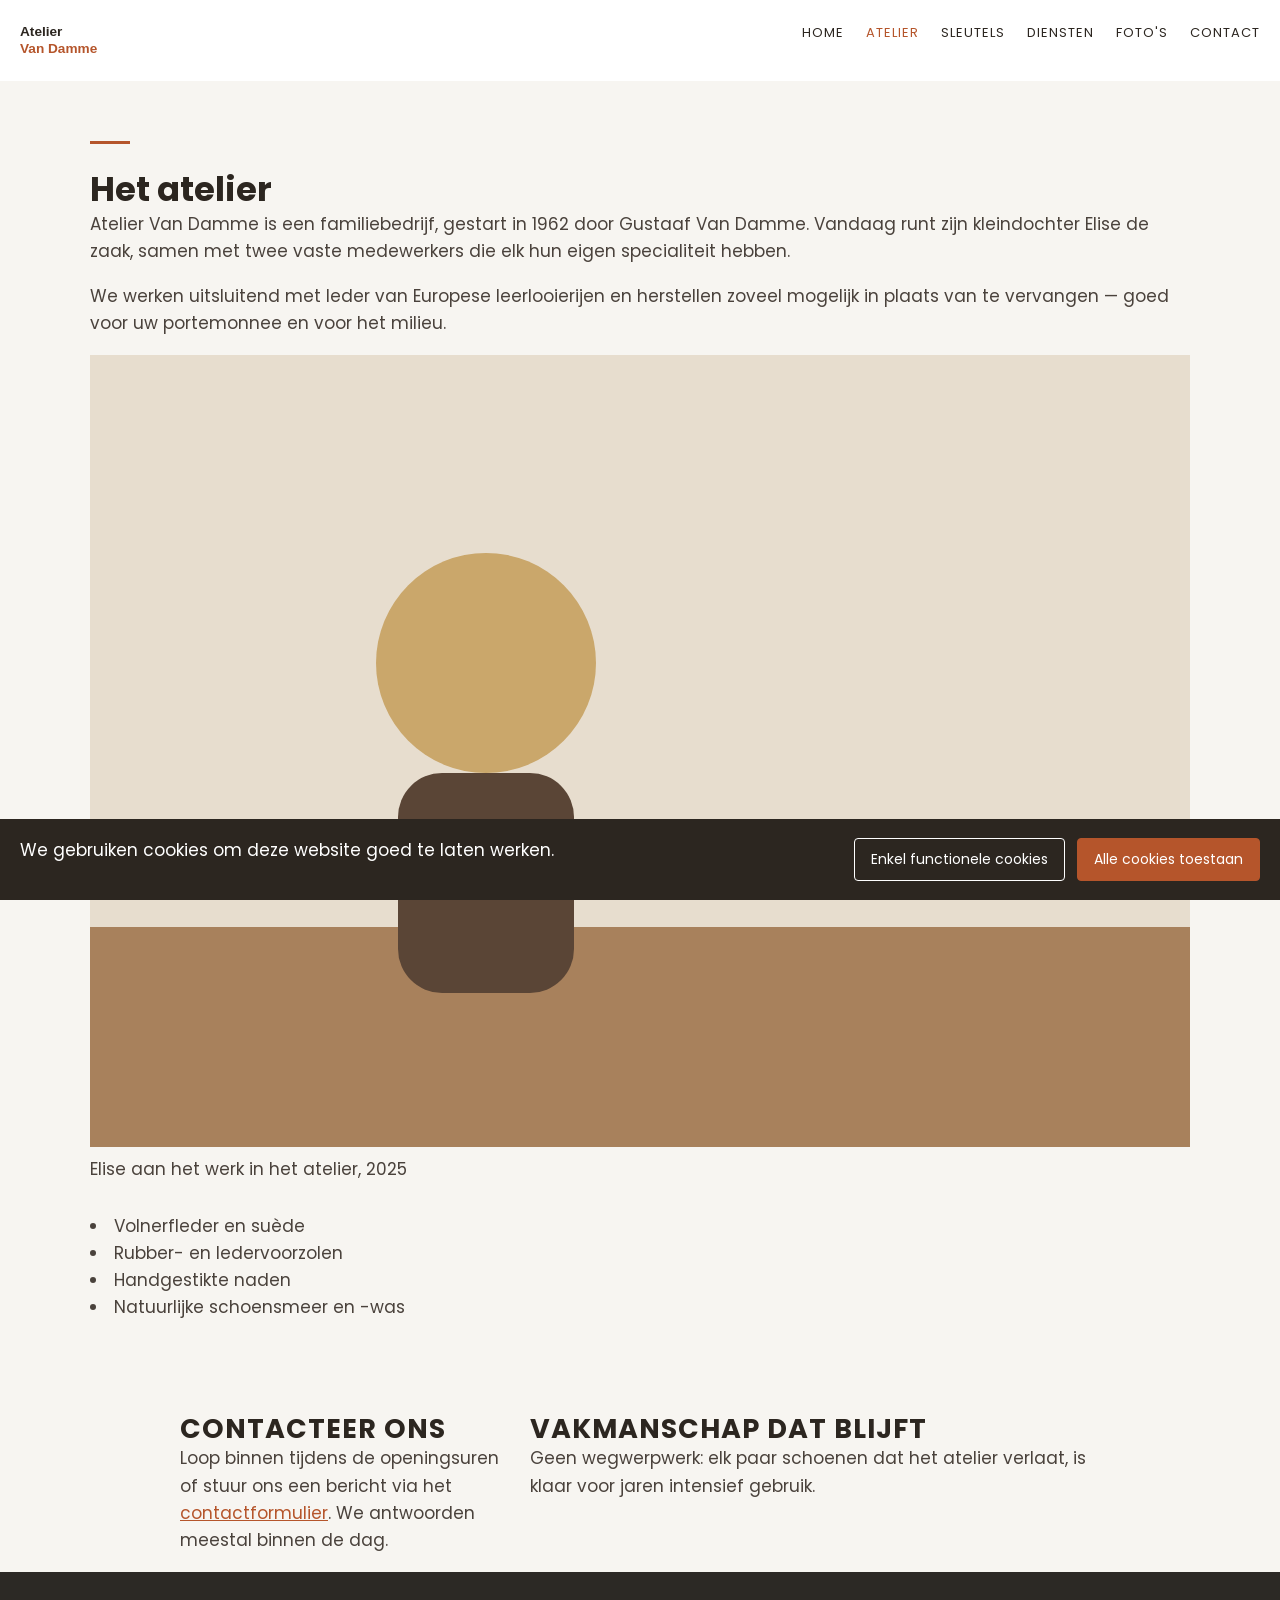
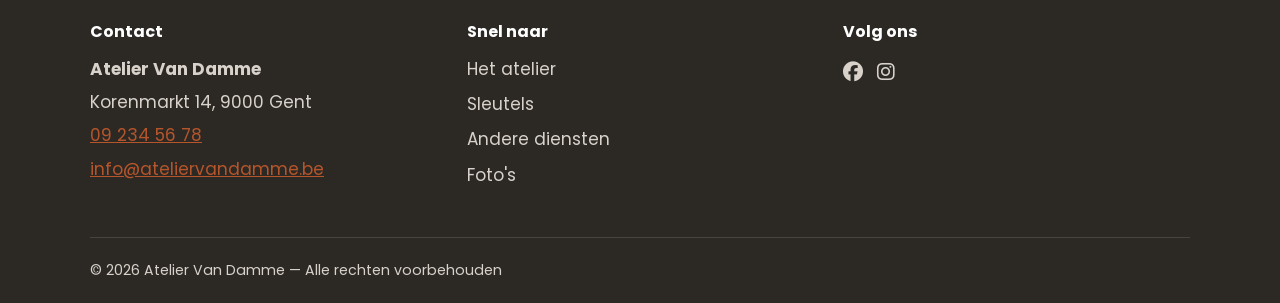
==== atelier.html @ 1b6013a0 "Oefensite Atelier Van Damme voor devtools-toets" ====
<!DOCTYPE html>
<html lang="nl">
<head>
   <meta charset="utf-8">
   <meta name="viewport" content="width=device-width, initial-scale=1.0">
   <title>Het atelier — Atelier Van Damme</title>
   <link rel="stylesheet" href="https://fonts.googleapis.com/css2?family=Poppins:wght@400;600;700;800&display=swap">
   <link rel="stylesheet" href="https://cdnjs.cloudflare.com/ajax/libs/font-awesome/6.5.1/css/all.min.css">
   <link rel="stylesheet" href="styles.css">
</head>
<body id="page-atelier">
   <!-- header -->
   <header class="site-header" id="top">
      <a class="site-header__logo" href="index.html" aria-label="Naar de homepage">
         <img class="site-header__logo-img" src="img/logo.svg" alt="">
      </a>
      <nav>
         <span class="main-menu__toggle fa-solid fa-bars"></span>
         <ul class="main-menu">
            <li><a class="main-menu__link" href="index.html">Home</a></li>
            <li><a class="main-menu__link" href="atelier.html">Atelier</a></li>
            <li><a class="main-menu__link" href="sleutels.html">Sleutels</a></li>
            <li><a class="main-menu__link" href="diensten.html">Diensten</a></li>
            <li><a class="main-menu__link" href="fotos.html">Foto's</a></li>
            <li><a class="main-menu__link" href="contact.html">Contact</a></li>
         </ul>
      </nav>
   </header>

   <!-- main content -->
   <main>
      <section class="section wrapper">
         <div class="section__divider"></div>
         <h1>Het atelier</h1>
         <p>Atelier Van Damme is een familiebedrijf, gestart in 1962 door Gustaaf Van Damme. Vandaag runt zijn kleindochter Elise de zaak, samen met twee vaste medewerkers die elk hun eigen specialiteit hebben.</p>
         <p>We werken uitsluitend met leder van Europese leerlooierijen en herstellen zoveel mogelijk in plaats van te vervangen — goed voor uw portemonnee en voor het milieu.</p>

         <figure>
            <img src="img/atelier-foto.svg" alt="Een vakman werkt aan een schoen op de werkbank van het atelier">
            <figcaption>Elise aan het werk in het atelier, 2025</figcaption>
         </figure>

         <ul class="atelier__materials">
            <li>Volnerfleder en suède</li>
            <li>Rubber- en ledervoorzolen</li>
            <li>Handgestikte naden</li>
            <li>Natuurlijke schoensmeer en -was</li>
         </ul>
      </section>

      <div class="atelier__intro wrapper">
         <div>
            <h2 class="atelier__intro-title">Contacteer ons</h2>
            <p>Loop binnen tijdens de openingsuren of stuur ons een bericht via het <a href="contact.html">contactformulier</a>. We antwoorden meestal binnen de dag.</p>
         </div>
         <div>
            <h2 class="atelier__intro-title">Vakmanschap dat blijft</h2>
            <p>Geen wegwerpwerk: elk paar schoenen dat het atelier verlaat, is klaar voor jaren intensief gebruik.</p>
         </div>
      </div>
   </main>

   <!-- footer -->
   <footer class="site-footer">
      <div class="site-footer__grid">
         <div>
            <h4 class="site-footer__title">Contact</h4>
            <address>
               <p><strong>Atelier Van Damme</strong></p>
               <p>Korenmarkt 14, 9000 Gent</p>
               <p><a href="tel:+3292345678">09 234 56 78</a></p>
               <p><a href="mailto:info@ateliervandamme.be">info@ateliervandamme.be</a></p>
            </address>
         </div>
         <div>
            <h4 class="site-footer__title">Snel naar</h4>
            <ul class="site-footer__links">
               <li><a href="atelier.html">Het atelier</a></li>
               <li><a href="sleutels.html">Sleutels</a></li>
               <li><a href="diensten.html">Andere diensten</a></li>
               <li><a href="fotos.html">Foto's</a></li>
            </ul>
         </div>
         <div>
            <h4 class="site-footer__title">Volg ons</h4>
            <ul class="site-footer__social">
               <li><a href="https://www.facebook.com" aria-label="Volg ons op Facebook"><span class="fa-brands fa-facebook"></span></a></li>
               <li><a href="https://www.instagram.com" aria-label="Volg ons op Instagram"><span class="fa-brands fa-instagram"></span></a></li>
            </ul>
         </div>
      </div>
      <div class="site-footer__bottom">
         <small>&copy; 2026 Atelier Van Damme — Alle rechten voorbehouden</small>
      </div>
   </footer>
   <a class="back-to-top" href="#top" aria-label="Terug naar boven"><span class="fa-solid fa-arrow-up"></span></a>
   <script src="js/site.js"></script>
</body>
</html>
---- styles.css ----
@import url(css/themes/default.css);
@import url(css/general.css);
@import url(css/header.css);
@import url(css/nav.css);
@import url(css/banner.css);
@import url(css/buttons.css);
@import url(css/footer.css);
@import url(css/forms.css);
@import url(css/gallery.css);
@import url(css/cookiebanner.css);
@import url(css/pages/index.css);
@import url(css/pages/atelier.css);
@import url(css/pages/sleutels.css);
@import url(css/pages/diensten.css);
@import url(css/pages/fotos.css);
@import url(css/pages/contact.css);
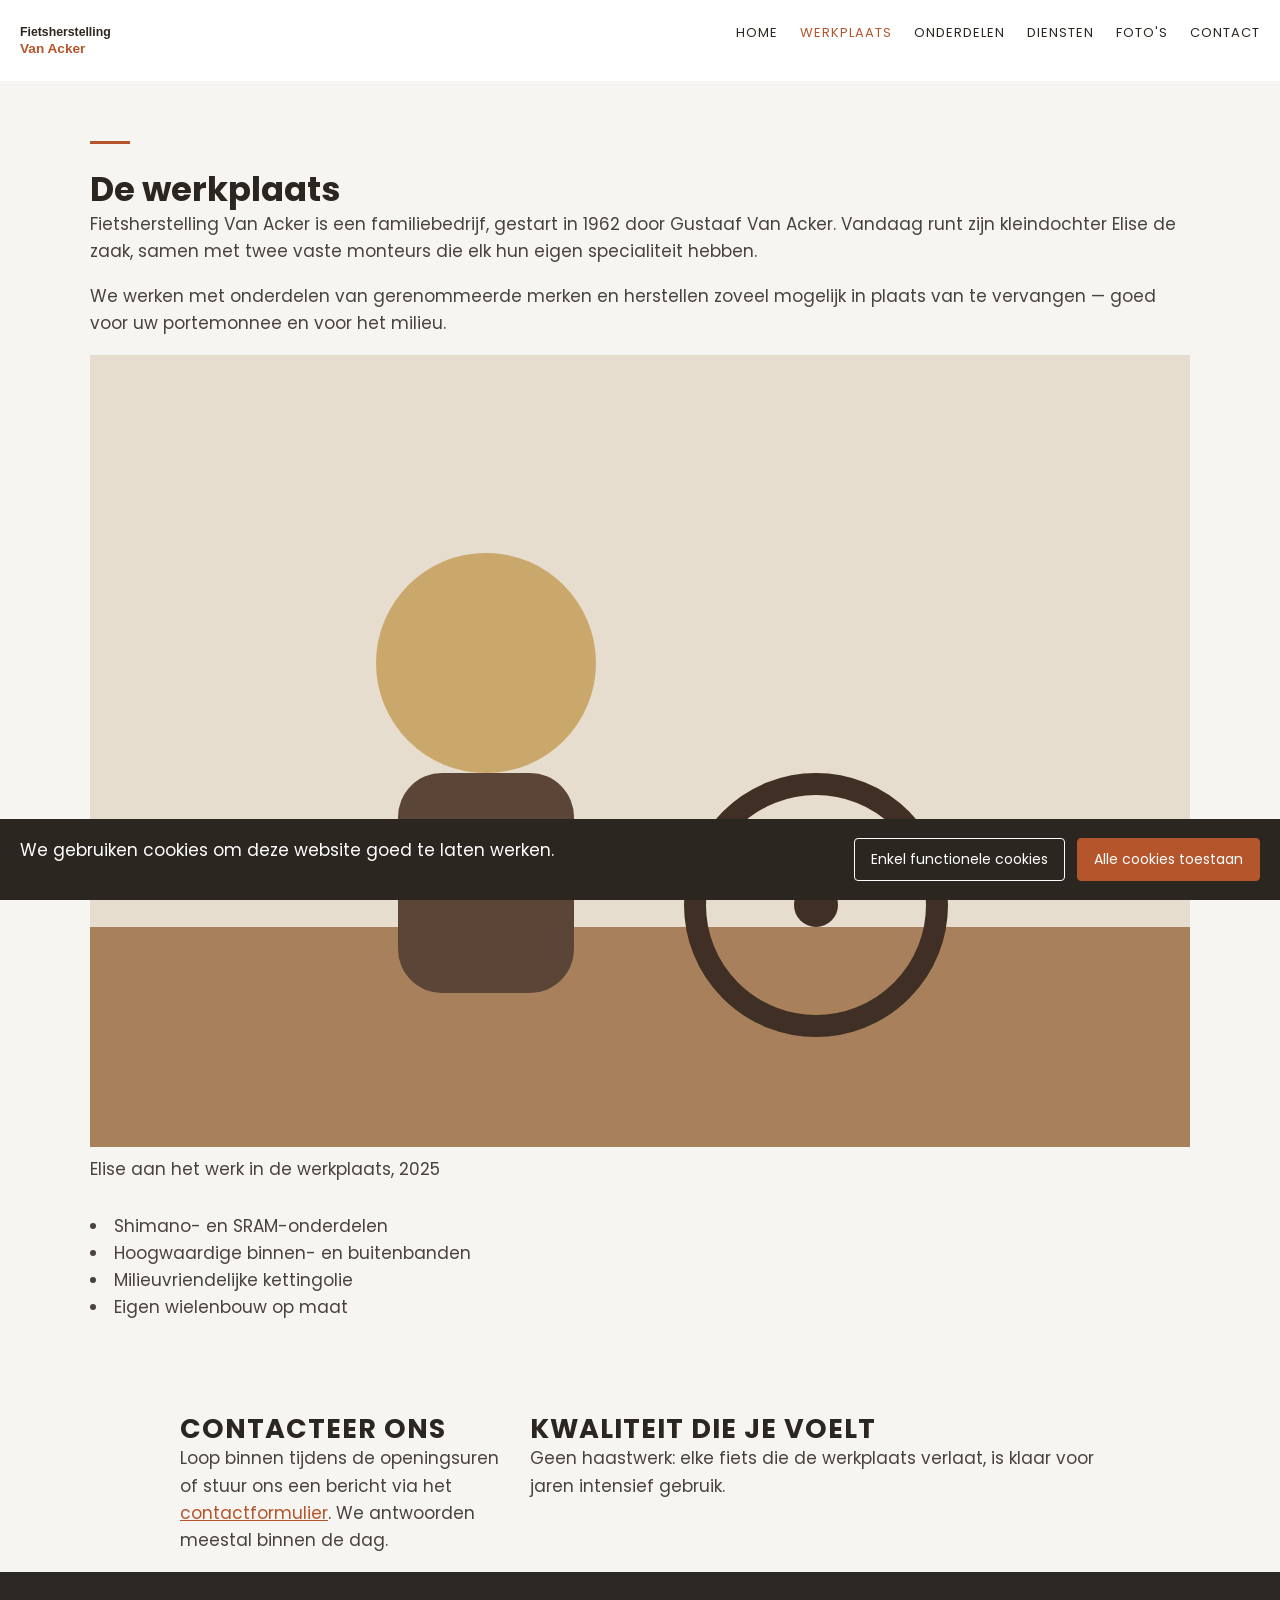
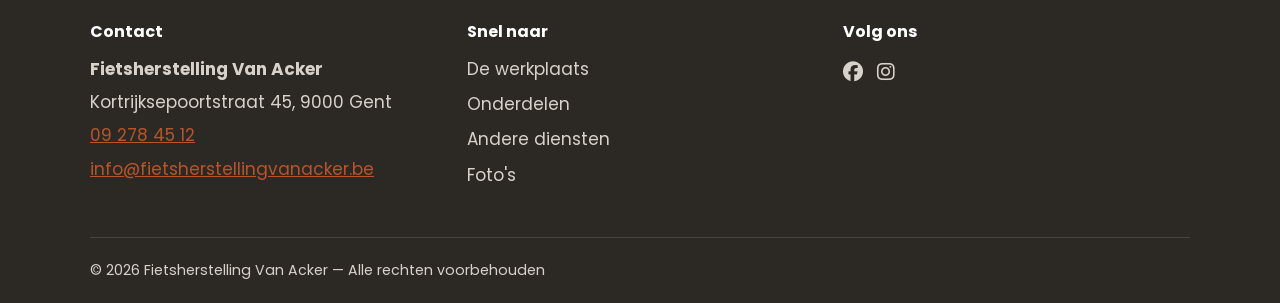
==== commit 789d01c2: "Herbranding naar Fietsherstelling Van Acker" ====
--- a/atelier.html
+++ b/atelier.html
@@ -3,7 +3,7 @@
 <head>
    <meta charset="utf-8">
    <meta name="viewport" content="width=device-width, initial-scale=1.0">
-   <title>Het atelier — Atelier Van Damme</title>
+   <title>De werkplaats — Fietsherstelling Van Acker</title>
    <link rel="stylesheet" href="https://fonts.googleapis.com/css2?family=Poppins:wght@400;600;700;800&display=swap">
    <link rel="stylesheet" href="https://cdnjs.cloudflare.com/ajax/libs/font-awesome/6.5.1/css/all.min.css">
    <link rel="stylesheet" href="styles.css">
@@ -18,8 +18,8 @@
          <span class="main-menu__toggle fa-solid fa-bars"></span>
          <ul class="main-menu">
             <li><a class="main-menu__link" href="index.html">Home</a></li>
-            <li><a class="main-menu__link" href="atelier.html">Atelier</a></li>
-            <li><a class="main-menu__link" href="sleutels.html">Sleutels</a></li>
+            <li><a class="main-menu__link" href="atelier.html">Werkplaats</a></li>
+            <li><a class="main-menu__link" href="onderdelen.html">Onderdelen</a></li>
             <li><a class="main-menu__link" href="diensten.html">Diensten</a></li>
             <li><a class="main-menu__link" href="fotos.html">Foto's</a></li>
             <li><a class="main-menu__link" href="contact.html">Contact</a></li>
@@ -31,20 +31,20 @@
    <main>
       <section class="section wrapper">
          <div class="section__divider"></div>
-         <h1>Het atelier</h1>
-         <p>Atelier Van Damme is een familiebedrijf, gestart in 1962 door Gustaaf Van Damme. Vandaag runt zijn kleindochter Elise de zaak, samen met twee vaste medewerkers die elk hun eigen specialiteit hebben.</p>
-         <p>We werken uitsluitend met leder van Europese leerlooierijen en herstellen zoveel mogelijk in plaats van te vervangen — goed voor uw portemonnee en voor het milieu.</p>
+         <h1>De werkplaats</h1>
+         <p>Fietsherstelling Van Acker is een familiebedrijf, gestart in 1962 door Gustaaf Van Acker. Vandaag runt zijn kleindochter Elise de zaak, samen met twee vaste monteurs die elk hun eigen specialiteit hebben.</p>
+         <p>We werken met onderdelen van gerenommeerde merken en herstellen zoveel mogelijk in plaats van te vervangen — goed voor uw portemonnee en voor het milieu.</p>
 
          <figure>
-            <img src="img/atelier-foto.svg" alt="Een vakman werkt aan een schoen op de werkbank van het atelier">
-            <figcaption>Elise aan het werk in het atelier, 2025</figcaption>
+            <img src="img/atelier-foto.svg" alt="Een vakman herstelt een fietswiel op de werkbank van de werkplaats">
+            <figcaption>Elise aan het werk in de werkplaats, 2025</figcaption>
          </figure>
 
          <ul class="atelier__materials">
-            <li>Volnerfleder en suède</li>
-            <li>Rubber- en ledervoorzolen</li>
-            <li>Handgestikte naden</li>
-            <li>Natuurlijke schoensmeer en -was</li>
+            <li>Shimano- en SRAM-onderdelen</li>
+            <li>Hoogwaardige binnen- en buitenbanden</li>
+            <li>Milieuvriendelijke kettingolie</li>
+            <li>Eigen wielenbouw op maat</li>
          </ul>
       </section>
 
@@ -54,8 +54,8 @@
             <p>Loop binnen tijdens de openingsuren of stuur ons een bericht via het <a href="contact.html">contactformulier</a>. We antwoorden meestal binnen de dag.</p>
          </div>
          <div>
-            <h2 class="atelier__intro-title">Vakmanschap dat blijft</h2>
-            <p>Geen wegwerpwerk: elk paar schoenen dat het atelier verlaat, is klaar voor jaren intensief gebruik.</p>
+            <h2 class="atelier__intro-title">Kwaliteit die je voelt</h2>
+            <p>Geen haastwerk: elke fiets die de werkplaats verlaat, is klaar voor jaren intensief gebruik.</p>
          </div>
       </div>
    </main>
@@ -66,17 +66,17 @@
          <div>
             <h4 class="site-footer__title">Contact</h4>
             <address>
-               <p><strong>Atelier Van Damme</strong></p>
-               <p>Korenmarkt 14, 9000 Gent</p>
-               <p><a href="tel:+3292345678">09 234 56 78</a></p>
-               <p><a href="mailto:info@ateliervandamme.be">info@ateliervandamme.be</a></p>
+               <p><strong>Fietsherstelling Van Acker</strong></p>
+               <p>Kortrijksepoortstraat 45, 9000 Gent</p>
+               <p><a href="tel:+3292784512">09 278 45 12</a></p>
+               <p><a href="mailto:info@fietsherstellingvanacker.be">info@fietsherstellingvanacker.be</a></p>
             </address>
          </div>
          <div>
             <h4 class="site-footer__title">Snel naar</h4>
             <ul class="site-footer__links">
-               <li><a href="atelier.html">Het atelier</a></li>
-               <li><a href="sleutels.html">Sleutels</a></li>
+               <li><a href="atelier.html">De werkplaats</a></li>
+               <li><a href="onderdelen.html">Onderdelen</a></li>
                <li><a href="diensten.html">Andere diensten</a></li>
                <li><a href="fotos.html">Foto's</a></li>
             </ul>
@@ -90,7 +90,7 @@
          </div>
       </div>
       <div class="site-footer__bottom">
-         <small>&copy; 2026 Atelier Van Damme — Alle rechten voorbehouden</small>
+         <small>&copy; 2026 Fietsherstelling Van Acker — Alle rechten voorbehouden</small>
       </div>
    </footer>
    <a class="back-to-top" href="#top" aria-label="Terug naar boven"><span class="fa-solid fa-arrow-up"></span></a>
--- a/styles.css
+++ b/styles.css
@@ -10,7 +10,7 @@
 @import url(css/cookiebanner.css);
 @import url(css/pages/index.css);
 @import url(css/pages/atelier.css);
-@import url(css/pages/sleutels.css);
+@import url(css/pages/onderdelen.css);
 @import url(css/pages/diensten.css);
 @import url(css/pages/fotos.css);
 @import url(css/pages/contact.css);
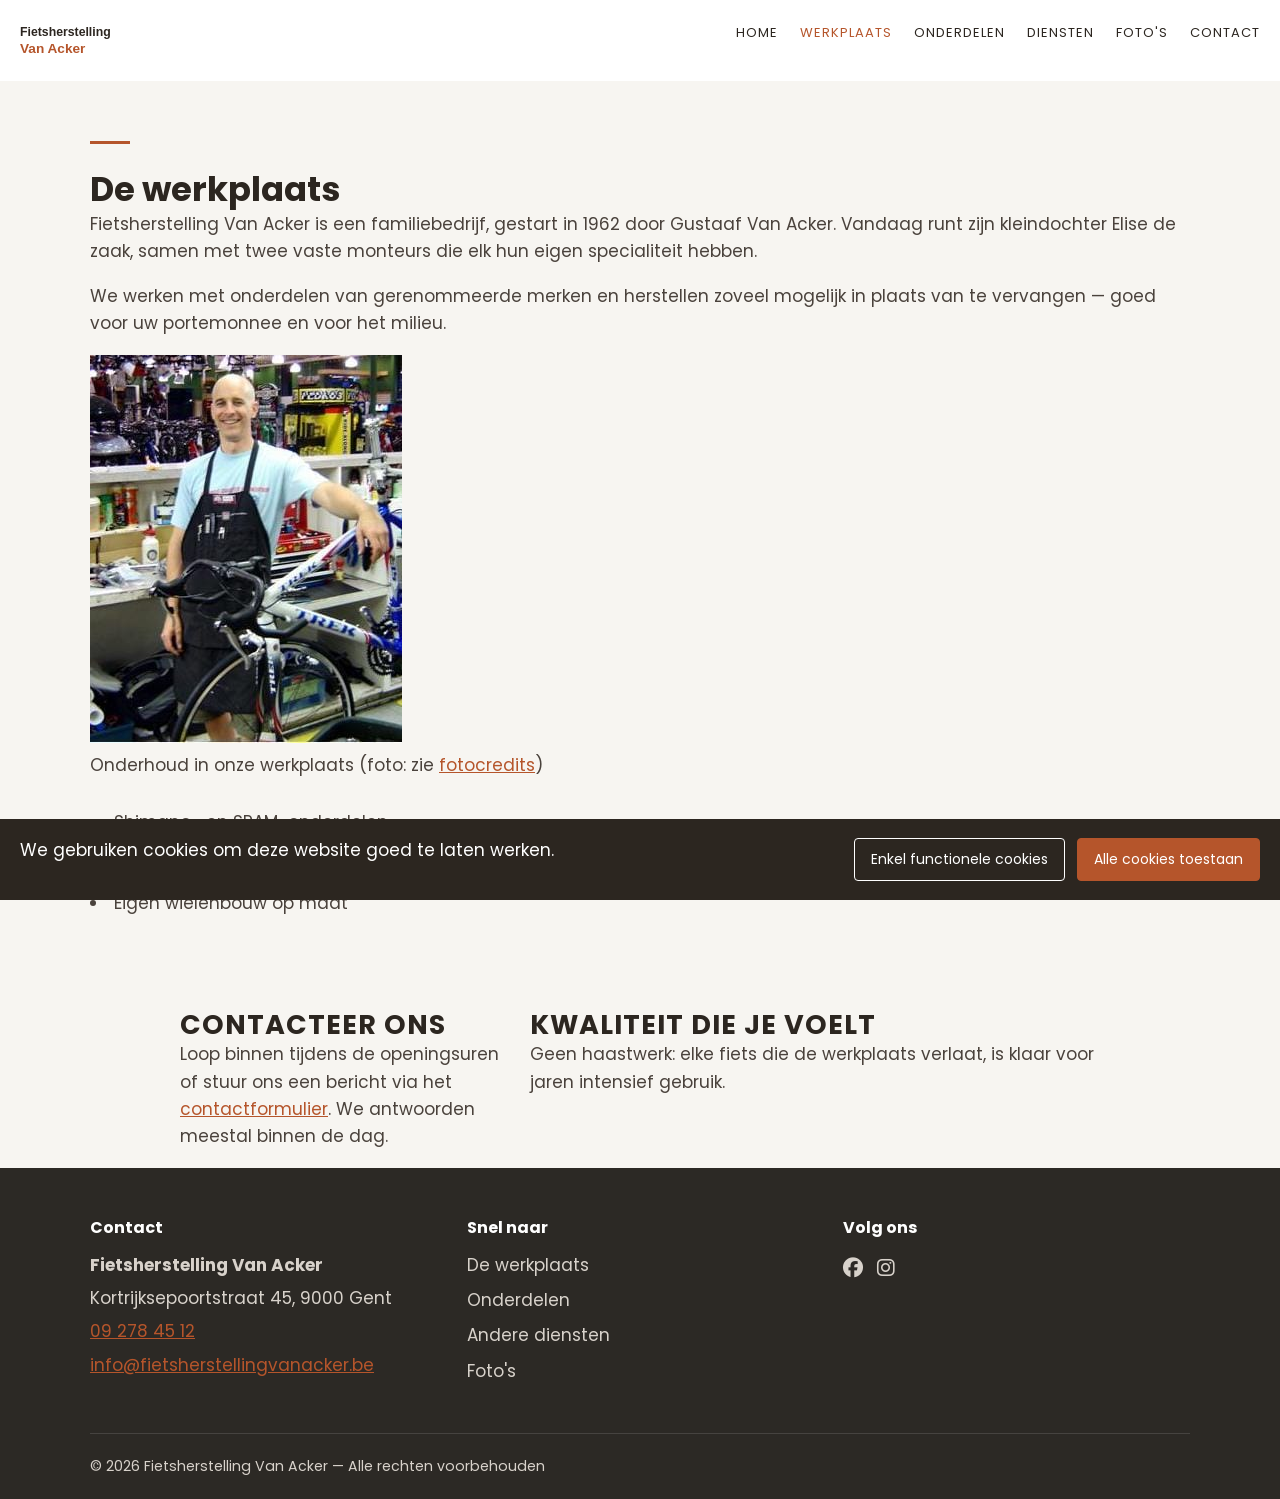
==== commit a93d9923: "Vervang illustraties door echte foto's (Wikimedia Commons, CC-BY(-SA)) met fotocredits" ====
--- a/atelier.html
+++ b/atelier.html
@@ -36,8 +36,8 @@
          <p>We werken met onderdelen van gerenommeerde merken en herstellen zoveel mogelijk in plaats van te vervangen — goed voor uw portemonnee en voor het milieu.</p>
 
          <figure>
-            <img src="img/atelier-foto.svg" alt="Een vakman herstelt een fietswiel op de werkbank van de werkplaats">
-            <figcaption>Elise aan het werk in de werkplaats, 2025</figcaption>
+            <img src="img/atelier-foto.jpg" alt="Een fietsenmaker aan het werk in de werkplaats">
+            <figcaption>Onderhoud in onze werkplaats (foto: zie <a href="fotos.html#fotocredits">fotocredits</a>)</figcaption>
          </figure>
 
          <ul class="atelier__materials">
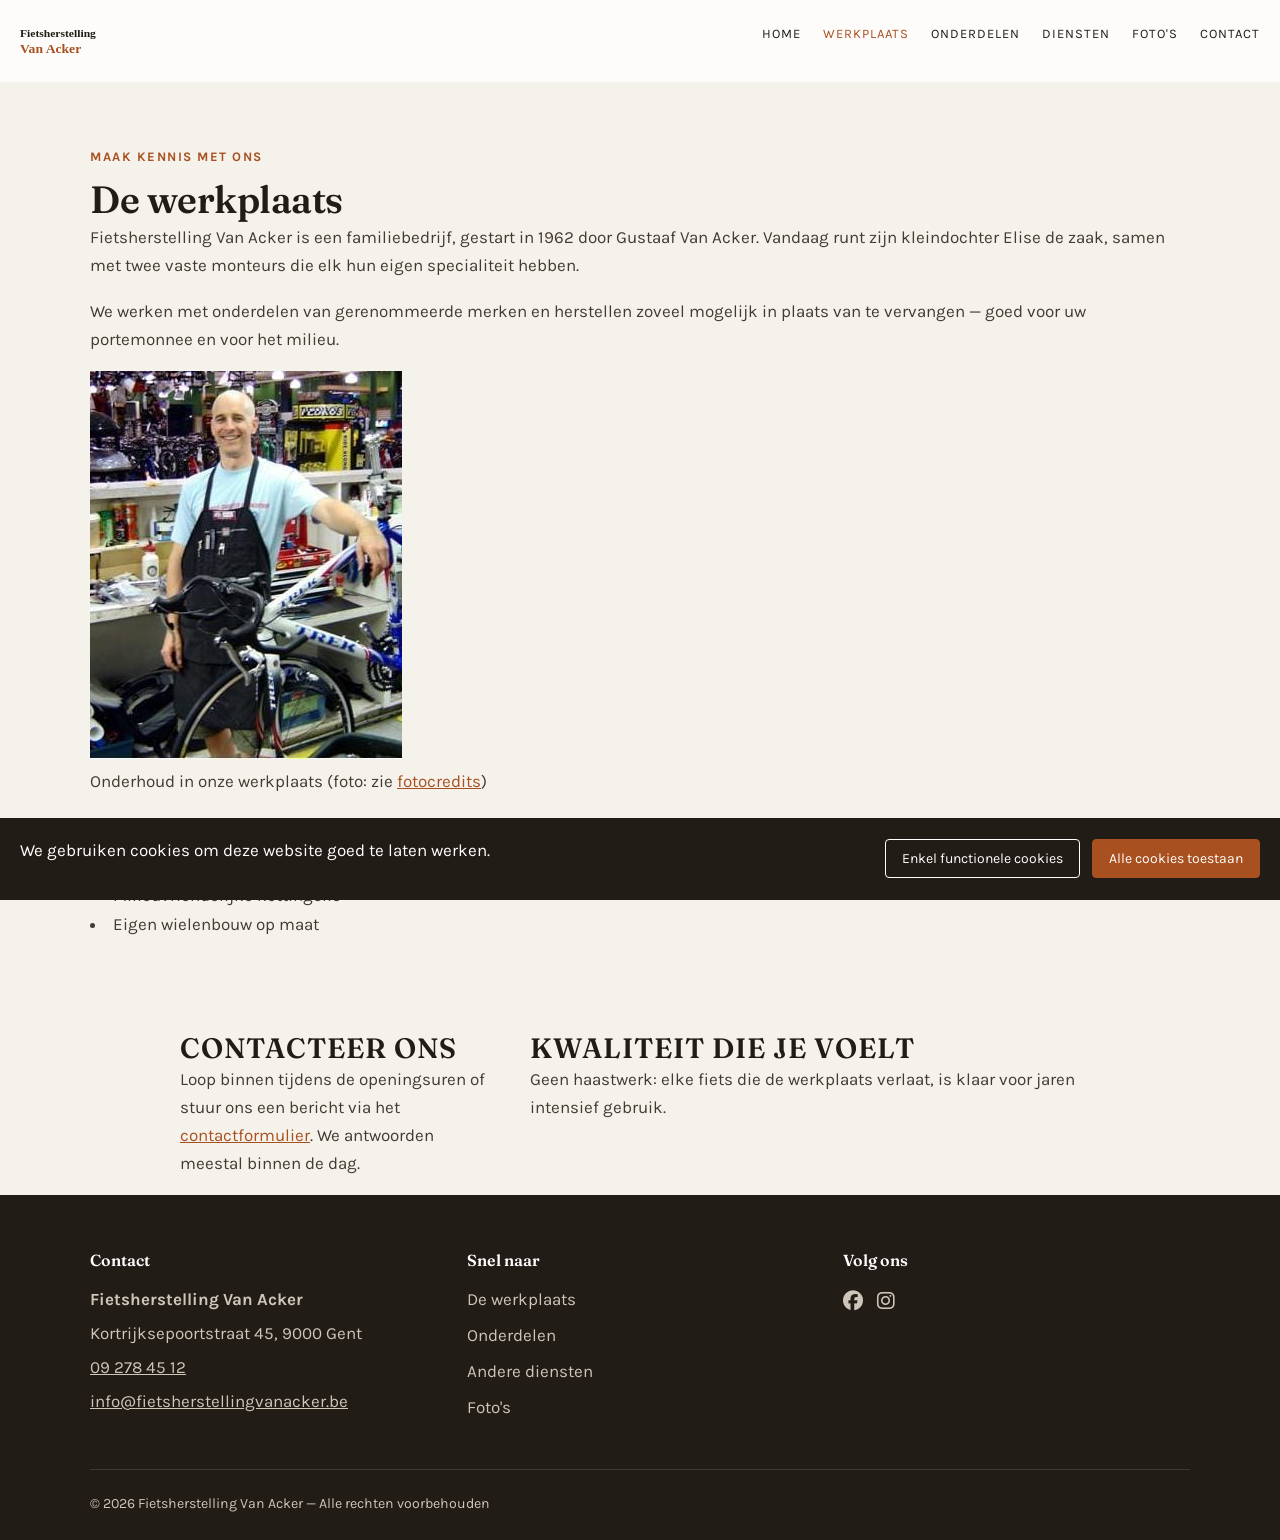
==== commit 5bc43533: "Professionelere herwerking: typografie, layout diensten, contrastfixes" ====
--- a/atelier.html
+++ b/atelier.html
@@ -4,7 +4,7 @@
    <meta charset="utf-8">
    <meta name="viewport" content="width=device-width, initial-scale=1.0">
    <title>De werkplaats — Fietsherstelling Van Acker</title>
-   <link rel="stylesheet" href="https://fonts.googleapis.com/css2?family=Poppins:wght@400;600;700;800&display=swap">
+   <link rel="stylesheet" href="https://fonts.googleapis.com/css2?family=Fraunces:wght@500;600;700&family=Karla:wght@400;500;700&display=swap">
    <link rel="stylesheet" href="https://cdnjs.cloudflare.com/ajax/libs/font-awesome/6.5.1/css/all.min.css">
    <link rel="stylesheet" href="styles.css">
 </head>
@@ -30,7 +30,7 @@
    <!-- main content -->
    <main>
       <section class="section wrapper">
-         <div class="section__divider"></div>
+         <span class="section__eyebrow">Maak kennis met ons</span>
          <h1>De werkplaats</h1>
          <p>Fietsherstelling Van Acker is een familiebedrijf, gestart in 1962 door Gustaaf Van Acker. Vandaag runt zijn kleindochter Elise de zaak, samen met twee vaste monteurs die elk hun eigen specialiteit hebben.</p>
          <p>We werken met onderdelen van gerenommeerde merken en herstellen zoveel mogelijk in plaats van te vervangen — goed voor uw portemonnee en voor het milieu.</p>
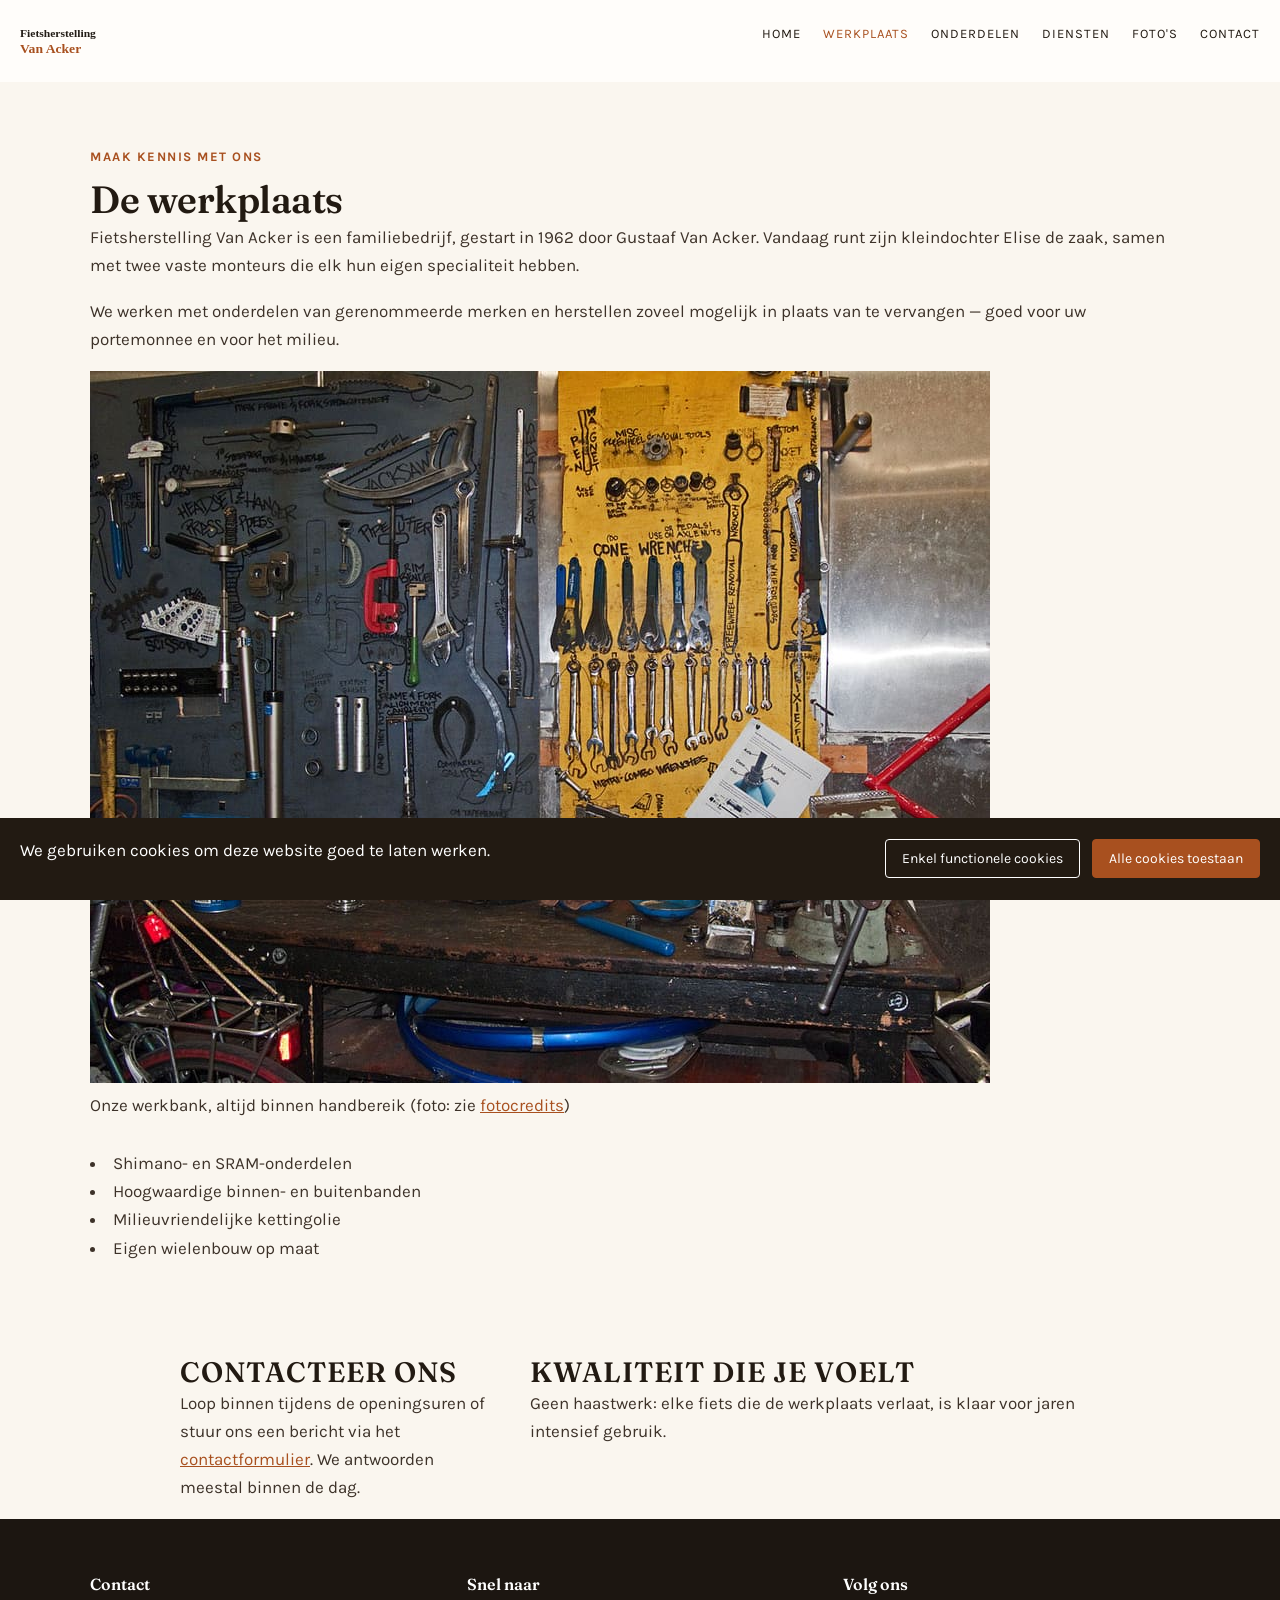
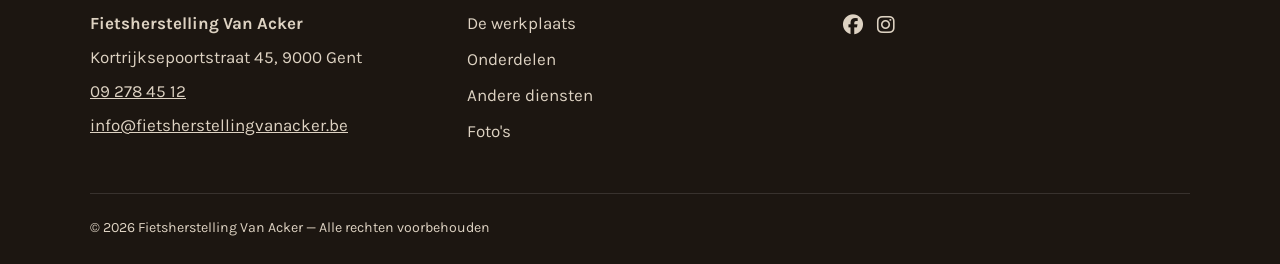
==== commit de92c7c7: "Fix: diensten-pagina layout en vervang wazige/uitgerekte foto" ====
--- a/atelier.html
+++ b/atelier.html
@@ -36,8 +36,8 @@
          <p>We werken met onderdelen van gerenommeerde merken en herstellen zoveel mogelijk in plaats van te vervangen — goed voor uw portemonnee en voor het milieu.</p>
 
          <figure>
-            <img src="img/atelier-foto.jpg" alt="Een fietsenmaker aan het werk in de werkplaats">
-            <figcaption>Onderhoud in onze werkplaats (foto: zie <a href="fotos.html#fotocredits">fotocredits</a>)</figcaption>
+            <img src="img/gallery-1.jpg" alt="Werkbank met fietsgereedschap">
+            <figcaption>Onze werkbank, altijd binnen handbereik (foto: zie <a href="fotos.html#fotocredits">fotocredits</a>)</figcaption>
          </figure>
 
          <ul class="atelier__materials">
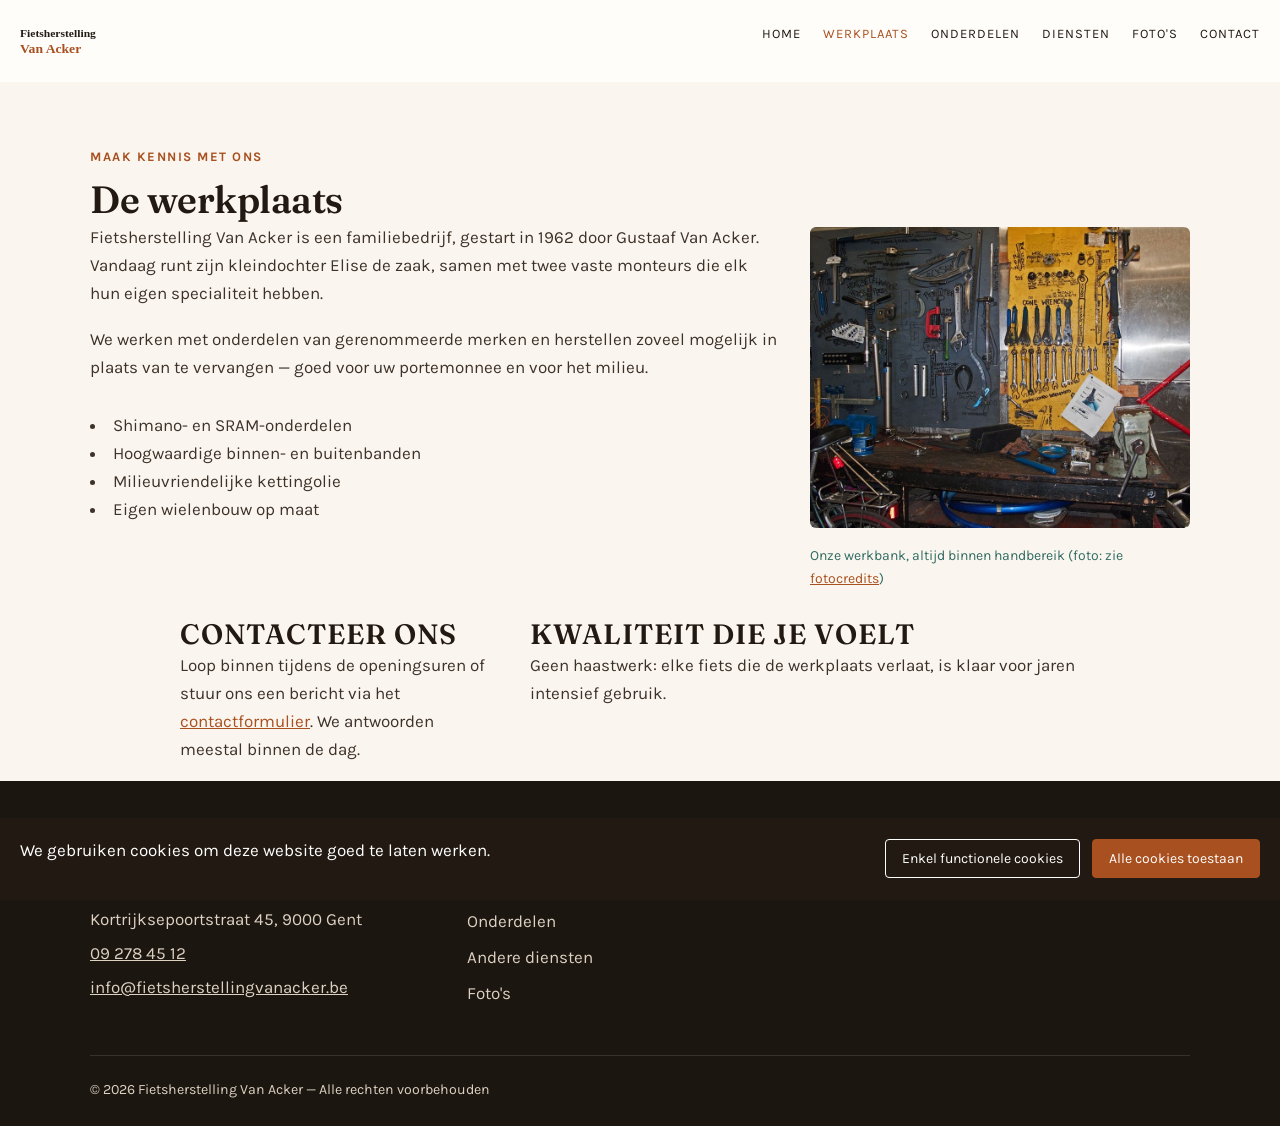
==== commit 32e3192b: "Maak foto op werkplaats-pagina kleiner en laat tekst eromheen vloeien" ====
--- a/atelier.html
+++ b/atelier.html
@@ -32,13 +32,14 @@
       <section class="section wrapper">
          <span class="section__eyebrow">Maak kennis met ons</span>
          <h1>De werkplaats</h1>
-         <p>Fietsherstelling Van Acker is een familiebedrijf, gestart in 1962 door Gustaaf Van Acker. Vandaag runt zijn kleindochter Elise de zaak, samen met twee vaste monteurs die elk hun eigen specialiteit hebben.</p>
-         <p>We werken met onderdelen van gerenommeerde merken en herstellen zoveel mogelijk in plaats van te vervangen — goed voor uw portemonnee en voor het milieu.</p>
 
-         <figure>
+         <figure class="atelier__figure">
             <img src="img/gallery-1.jpg" alt="Werkbank met fietsgereedschap">
             <figcaption>Onze werkbank, altijd binnen handbereik (foto: zie <a href="fotos.html#fotocredits">fotocredits</a>)</figcaption>
          </figure>
+
+         <p>Fietsherstelling Van Acker is een familiebedrijf, gestart in 1962 door Gustaaf Van Acker. Vandaag runt zijn kleindochter Elise de zaak, samen met twee vaste monteurs die elk hun eigen specialiteit hebben.</p>
+         <p>We werken met onderdelen van gerenommeerde merken en herstellen zoveel mogelijk in plaats van te vervangen — goed voor uw portemonnee en voor het milieu.</p>
 
          <ul class="atelier__materials">
             <li>Shimano- en SRAM-onderdelen</li>
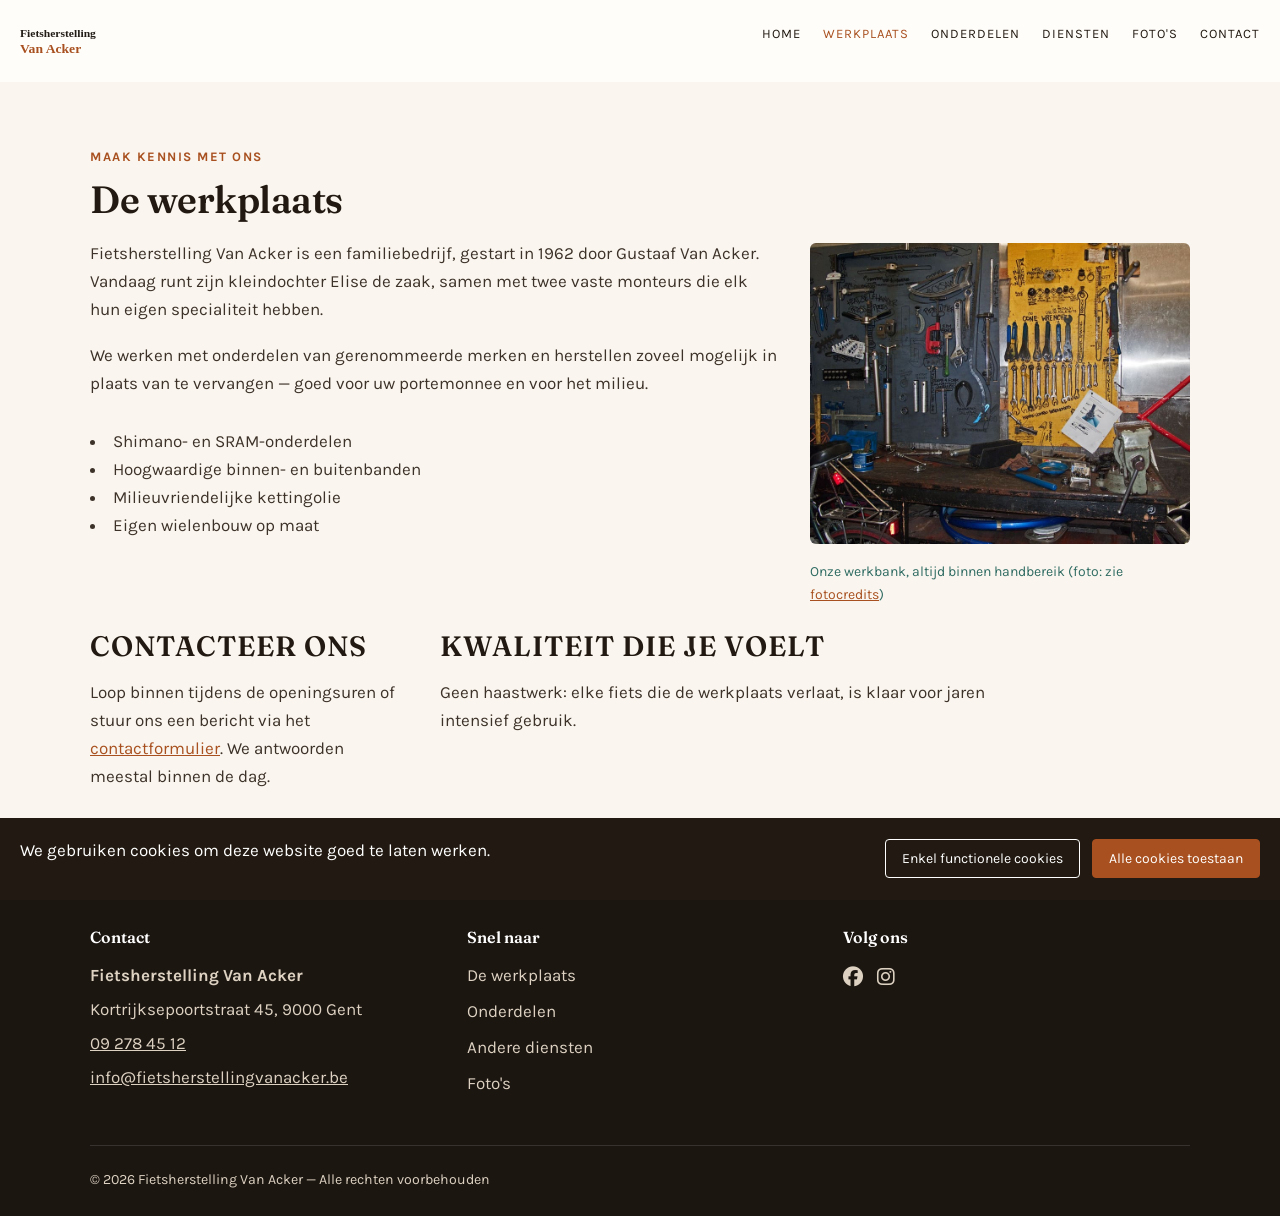
==== commit 5ab66d79: "Fix uitlijning werkplaats-pagina, algemene kopspaciering site-breed, en icoon-grid op onderdelen-pag" ====
--- a/atelier.html
+++ b/atelier.html
@@ -47,18 +47,18 @@
             <li>Milieuvriendelijke kettingolie</li>
             <li>Eigen wielenbouw op maat</li>
          </ul>
+
+         <div class="atelier__intro">
+            <div>
+               <h2 class="atelier__intro-title">Contacteer ons</h2>
+               <p>Loop binnen tijdens de openingsuren of stuur ons een bericht via het <a href="contact.html">contactformulier</a>. We antwoorden meestal binnen de dag.</p>
+            </div>
+            <div>
+               <h2 class="atelier__intro-title">Kwaliteit die je voelt</h2>
+               <p>Geen haastwerk: elke fiets die de werkplaats verlaat, is klaar voor jaren intensief gebruik.</p>
+            </div>
+         </div>
       </section>
-
-      <div class="atelier__intro wrapper">
-         <div>
-            <h2 class="atelier__intro-title">Contacteer ons</h2>
-            <p>Loop binnen tijdens de openingsuren of stuur ons een bericht via het <a href="contact.html">contactformulier</a>. We antwoorden meestal binnen de dag.</p>
-         </div>
-         <div>
-            <h2 class="atelier__intro-title">Kwaliteit die je voelt</h2>
-            <p>Geen haastwerk: elke fiets die de werkplaats verlaat, is klaar voor jaren intensief gebruik.</p>
-         </div>
-      </div>
    </main>
 
    <!-- footer -->
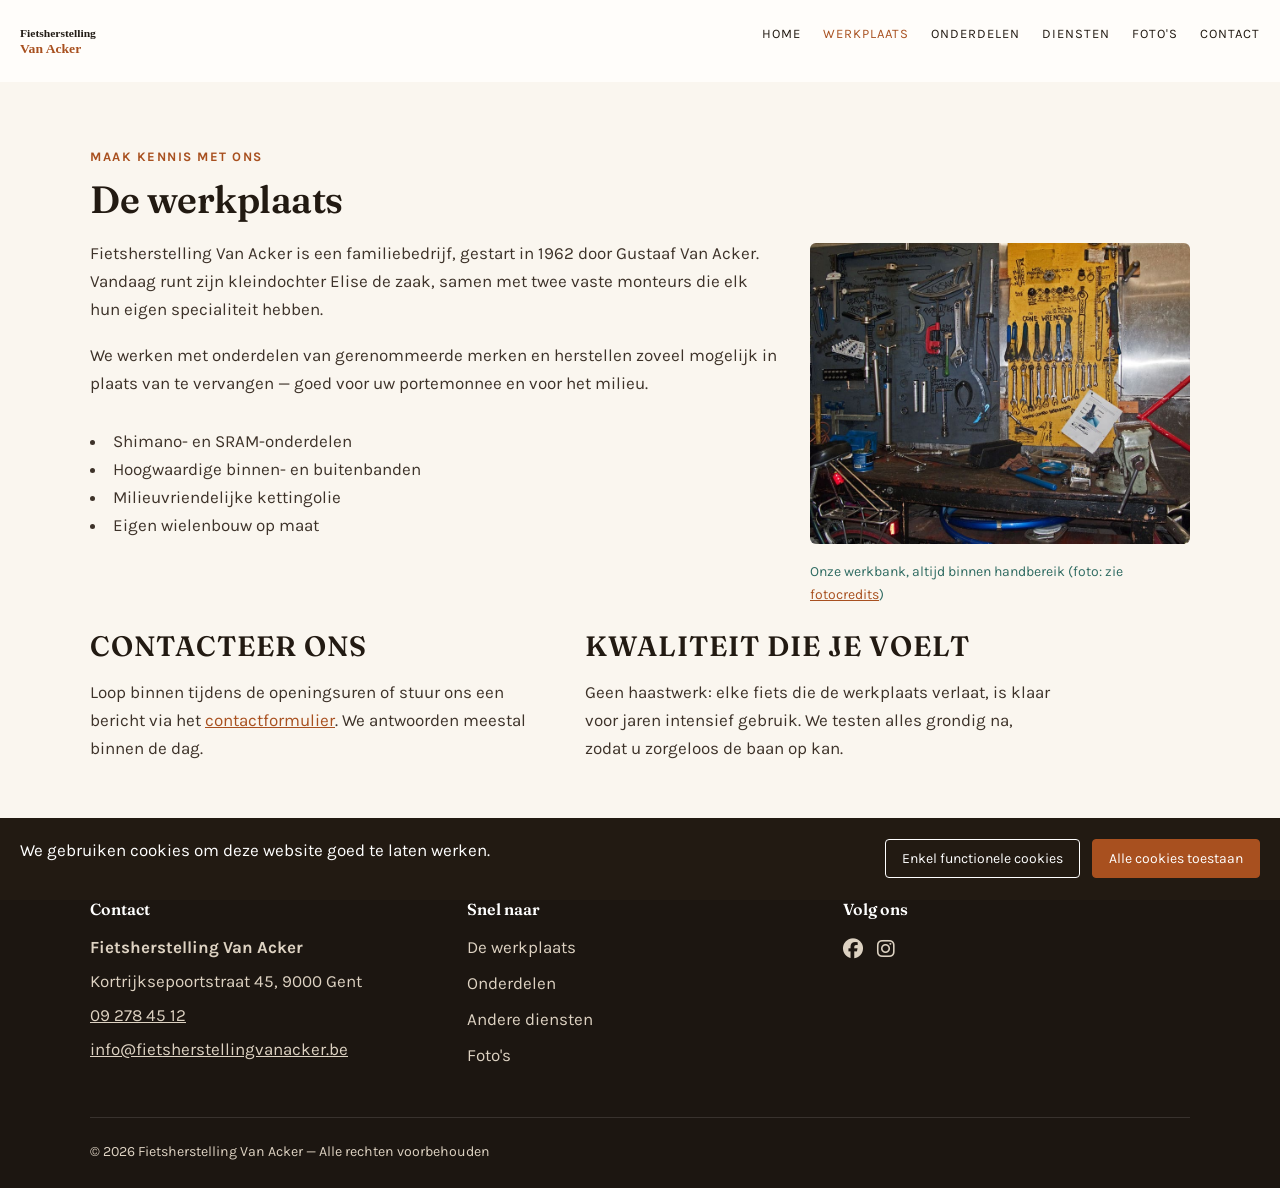
==== commit 82aa8f97: "Homepage centraal uitgelijnd, werkplaats-kolommen in balans Homepage: hero, foto-sectie, dienstenlij" ====
--- a/atelier.html
+++ b/atelier.html
@@ -55,7 +55,7 @@
             </div>
             <div>
                <h2 class="atelier__intro-title">Kwaliteit die je voelt</h2>
-               <p>Geen haastwerk: elke fiets die de werkplaats verlaat, is klaar voor jaren intensief gebruik.</p>
+               <p>Geen haastwerk: elke fiets die de werkplaats verlaat, is klaar voor jaren intensief gebruik. We testen alles grondig na, zodat u zorgeloos de baan op kan.</p>
             </div>
          </div>
       </section>
